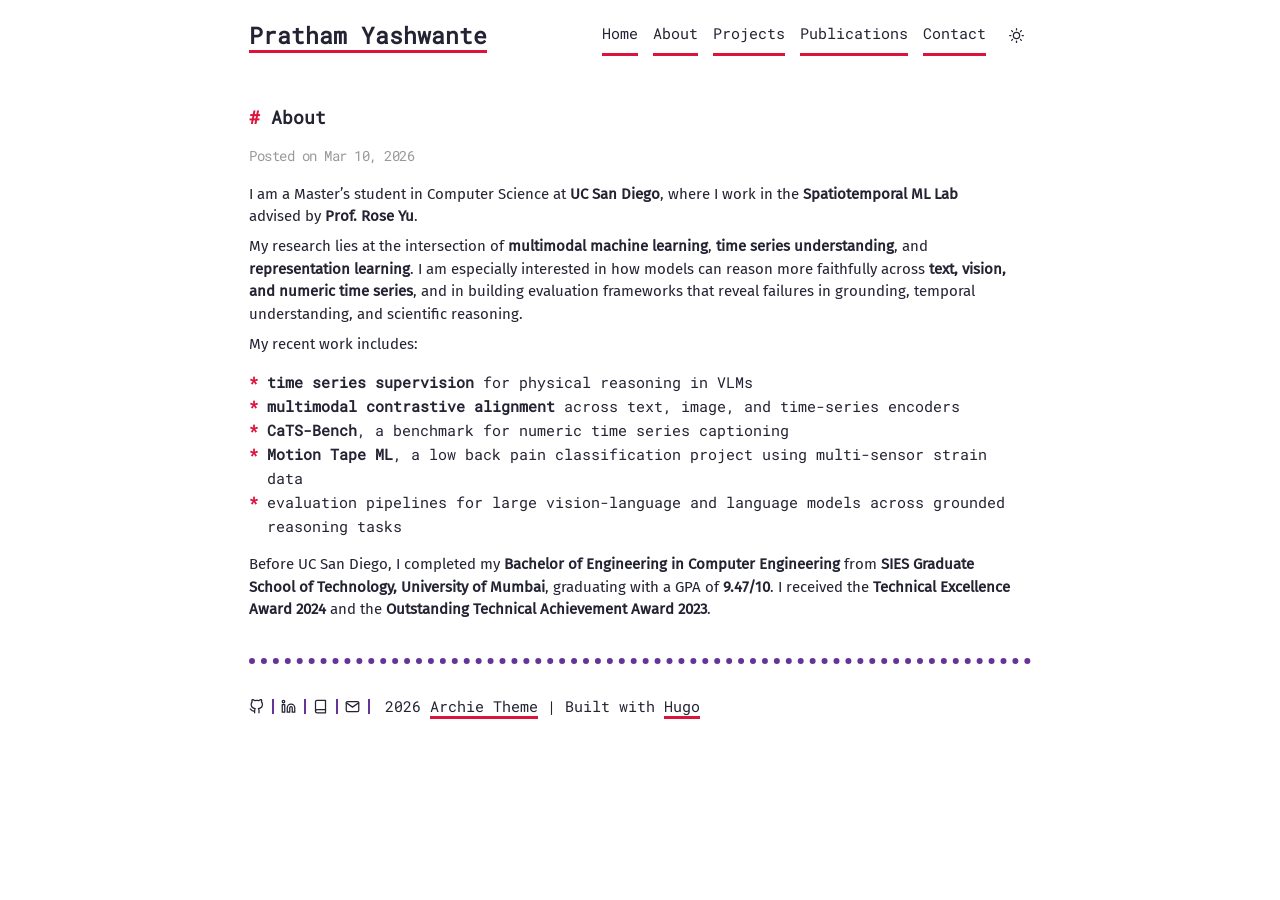
==== about/index.html @ cf1ab0af "deploy: bc24fe94b6b186ef8795aa6cc003a9e14a4e8a80" ====
<!doctype html><html><head lang=en><meta charset=utf-8><meta http-equiv=X-UA-Compatible content="IE=edge"><title>About - Pratham Yashwante</title><meta name=viewport content="width=device-width,initial-scale=1"><meta name=description content="I am a Master&rsquo;s student in Computer Science at UC San Diego, where I work in the Spatiotemporal ML Lab advised by Prof. Rose Yu.
My research lies at the intersection of multimodal machine learning, time series understanding, and representation learning. I am especially interested in how models can reason more faithfully across text, vision, and numeric time series, and in building evaluation frameworks that reveal failures in grounding, temporal understanding, and scientific reasoning."><meta property="og:image" content="https://prathamvy.github.io/"><meta property="og:url" content="https://prathamvy.github.io/about/"><meta property="og:site_name" content="Pratham Yashwante"><meta property="og:title" content="About"><meta property="og:description" content="I am a Master’s student in Computer Science at UC San Diego, where I work in the Spatiotemporal ML Lab advised by Prof. Rose Yu.
My research lies at the intersection of multimodal machine learning, time series understanding, and representation learning. I am especially interested in how models can reason more faithfully across text, vision, and numeric time series, and in building evaluation frameworks that reveal failures in grounding, temporal understanding, and scientific reasoning."><meta property="og:locale" content="en_us"><meta property="og:type" content="article"><meta property="article:published_time" content="2026-03-10T00:00:00+00:00"><meta property="article:modified_time" content="2026-03-10T00:00:00+00:00"><meta name=twitter:card content="summary"><meta name=twitter:title content="About"><meta name=twitter:description content="I am a Master’s student in Computer Science at UC San Diego, where I work in the Spatiotemporal ML Lab advised by Prof. Rose Yu.
My research lies at the intersection of multimodal machine learning, time series understanding, and representation learning. I am especially interested in how models can reason more faithfully across text, vision, and numeric time series, and in building evaluation frameworks that reveal failures in grounding, temporal understanding, and scientific reasoning."><link href=https://prathamvy.github.io/css/fonts.2c2227b81b1970a03e760aa2e6121cd01f87c88586803cbb282aa224720a765f.css rel=stylesheet><link rel=stylesheet type=text/css media=screen href=https://prathamvy.github.io/css/main.a87126a5d38398207e58225b2d1a9faf97f546982f44b3ffb9715a264da36c90.css><link id=darkModeStyle rel=stylesheet type=text/css href=https://prathamvy.github.io/css/dark.f163b79c6de51d14a766ff9f0563053de7f06a4d1bf7b85a59608bf96e566710.css disabled></head><body><div class=content><header><div class=main><a href=https://prathamvy.github.io/>Pratham Yashwante</a></div><nav><a href=/>Home</a>
<a href=/about/>About</a>
<a href=/projects/>Projects</a>
<a href=/publications/>Publications</a>
<a href=/contact/>Contact</a>
<button id=dark-mode-toggle class=nav-toggle onclick=toggleTheme() aria-label="Toggle dark mode" type=button><svg class="feather" viewBox="0 0 24 24" fill="none" stroke="#232333" stroke-width="2" stroke-linecap="round" stroke-linejoin="round"><circle cx="12" cy="12" r="5"/><line x1="12" y1="1" x2="12" y2="3"/><line x1="12" y1="21" x2="12" y2="23"/><line x1="4.22" y1="4.22" x2="5.64" y2="5.64"/><line x1="18.36" y1="18.36" x2="19.78" y2="19.78"/><line x1="1" y1="12" x2="3" y2="12"/><line x1="21" y1="12" x2="23" y2="12"/><line x1="4.22" y1="19.78" x2="5.64" y2="18.36"/><line x1="18.36" y1="5.64" x2="19.78" y2="4.22"/></svg></button>
<script src=https://prathamvy.github.io/js/themetoggle.js></script></nav></header><main><article><div class=post-container><div class=post-content><div class=title><h1 class=title>About</h1><div class=meta>Posted on Mar 10, 2026</div></div><section class=body><p>I am a Master&rsquo;s student in Computer Science at <strong>UC San Diego</strong>, where I work in the <strong>Spatiotemporal ML Lab</strong> advised by <strong>Prof. Rose Yu</strong>.</p><p>My research lies at the intersection of <strong>multimodal machine learning</strong>, <strong>time series understanding</strong>, and <strong>representation learning</strong>. I am especially interested in how models can reason more faithfully across <strong>text, vision, and numeric time series</strong>, and in building evaluation frameworks that reveal failures in grounding, temporal understanding, and scientific reasoning.</p><p>My recent work includes:</p><ul><li><strong>time series supervision</strong> for physical reasoning in VLMs</li><li><strong>multimodal contrastive alignment</strong> across text, image, and time-series encoders</li><li><strong>CaTS-Bench</strong>, a benchmark for numeric time series captioning</li><li><strong>Motion Tape ML</strong>, a low back pain classification project using multi-sensor strain data</li><li>evaluation pipelines for large vision-language and language models across grounded reasoning tasks</li></ul><p>Before UC San Diego, I completed my <strong>Bachelor of Engineering in Computer Engineering</strong> from <strong>SIES Graduate School of Technology, University of Mumbai</strong>, graduating with a GPA of <strong>9.47/10</strong>. I received the <strong>Technical Excellence Award 2024</strong> and the <strong>Outstanding Technical Achievement Award 2023</strong>.</p></section><div class=post-tags></div></div></div></article></main><footer><div style=display:flex><a class=soc href=https://github.com/prathamvy rel=me title=GitHub><svg class="feather"><use href="/svg/feather-sprite.51cf5647cb1987f769b616558f2620fd9423d72058490231b391bf6aa3744b55.svg#github"/></svg></a><a class=border></a><a class=soc href=https://linkedin.com/in/prathamyashwante rel=me title=LinkedIn><svg class="feather"><use href="/svg/feather-sprite.51cf5647cb1987f769b616558f2620fd9423d72058490231b391bf6aa3744b55.svg#linkedin"/></svg></a><a class=border></a><a class=soc href="https://scholar.google.com/citations?user=l7KzSbgAAAAJ&amp;hl=en" rel=me title="Google Scholar"><svg class="feather"><use href="/svg/feather-sprite.51cf5647cb1987f769b616558f2620fd9423d72058490231b391bf6aa3744b55.svg#book"/></svg></a><a class=border></a><a class=soc href=mailto:prathamyashwantepy@gmail.com rel=me title=Email><svg class="feather"><use href="/svg/feather-sprite.51cf5647cb1987f769b616558f2620fd9423d72058490231b391bf6aa3744b55.svg#mail"/></svg></a><a class=border></a></div><div class=footer-info>2026 <a href=https://github.com/athul/archie>Archie Theme</a> | Built with <a href=https://gohugo.io>Hugo</a></div></footer></div></body></html>
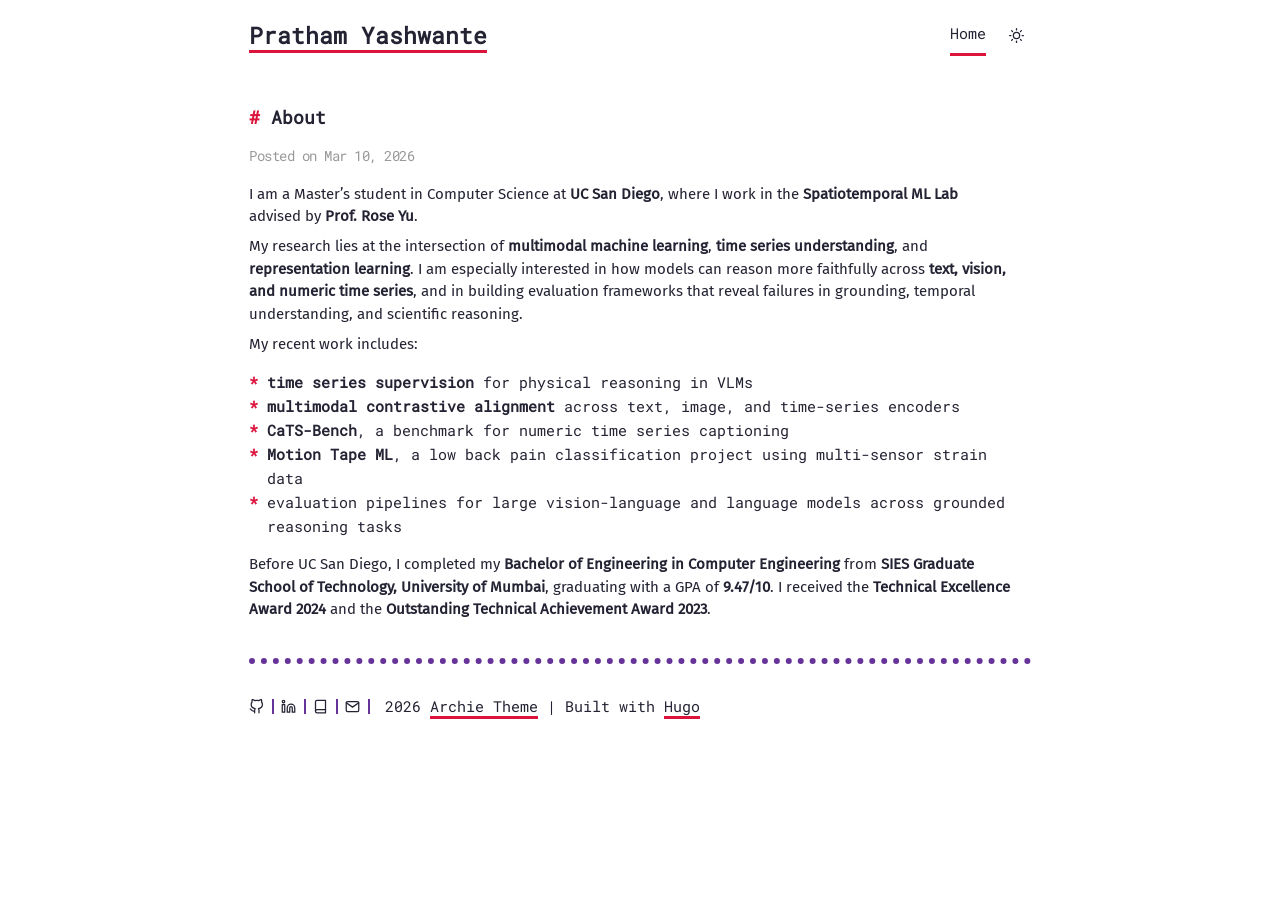
==== commit 0fddda07: "deploy: f2feac585dbafc13b3b5a5c72dd2f8ff217206f4" ====
--- a/about/index.html
+++ b/about/index.html
@@ -2,9 +2,5 @@
 My research lies at the intersection of multimodal machine learning, time series understanding, and representation learning. I am especially interested in how models can reason more faithfully across text, vision, and numeric time series, and in building evaluation frameworks that reveal failures in grounding, temporal understanding, and scientific reasoning."><meta property="og:image" content="https://prathamvy.github.io/"><meta property="og:url" content="https://prathamvy.github.io/about/"><meta property="og:site_name" content="Pratham Yashwante"><meta property="og:title" content="About"><meta property="og:description" content="I am a Master’s student in Computer Science at UC San Diego, where I work in the Spatiotemporal ML Lab advised by Prof. Rose Yu.
 My research lies at the intersection of multimodal machine learning, time series understanding, and representation learning. I am especially interested in how models can reason more faithfully across text, vision, and numeric time series, and in building evaluation frameworks that reveal failures in grounding, temporal understanding, and scientific reasoning."><meta property="og:locale" content="en_us"><meta property="og:type" content="article"><meta property="article:published_time" content="2026-03-10T00:00:00+00:00"><meta property="article:modified_time" content="2026-03-10T00:00:00+00:00"><meta name=twitter:card content="summary"><meta name=twitter:title content="About"><meta name=twitter:description content="I am a Master’s student in Computer Science at UC San Diego, where I work in the Spatiotemporal ML Lab advised by Prof. Rose Yu.
 My research lies at the intersection of multimodal machine learning, time series understanding, and representation learning. I am especially interested in how models can reason more faithfully across text, vision, and numeric time series, and in building evaluation frameworks that reveal failures in grounding, temporal understanding, and scientific reasoning."><link href=https://prathamvy.github.io/css/fonts.2c2227b81b1970a03e760aa2e6121cd01f87c88586803cbb282aa224720a765f.css rel=stylesheet><link rel=stylesheet type=text/css media=screen href=https://prathamvy.github.io/css/main.a87126a5d38398207e58225b2d1a9faf97f546982f44b3ffb9715a264da36c90.css><link id=darkModeStyle rel=stylesheet type=text/css href=https://prathamvy.github.io/css/dark.f163b79c6de51d14a766ff9f0563053de7f06a4d1bf7b85a59608bf96e566710.css disabled></head><body><div class=content><header><div class=main><a href=https://prathamvy.github.io/>Pratham Yashwante</a></div><nav><a href=/>Home</a>
-<a href=/about/>About</a>
-<a href=/projects/>Projects</a>
-<a href=/publications/>Publications</a>
-<a href=/contact/>Contact</a>
 <button id=dark-mode-toggle class=nav-toggle onclick=toggleTheme() aria-label="Toggle dark mode" type=button><svg class="feather" viewBox="0 0 24 24" fill="none" stroke="#232333" stroke-width="2" stroke-linecap="round" stroke-linejoin="round"><circle cx="12" cy="12" r="5"/><line x1="12" y1="1" x2="12" y2="3"/><line x1="12" y1="21" x2="12" y2="23"/><line x1="4.22" y1="4.22" x2="5.64" y2="5.64"/><line x1="18.36" y1="18.36" x2="19.78" y2="19.78"/><line x1="1" y1="12" x2="3" y2="12"/><line x1="21" y1="12" x2="23" y2="12"/><line x1="4.22" y1="19.78" x2="5.64" y2="18.36"/><line x1="18.36" y1="5.64" x2="19.78" y2="4.22"/></svg></button>
 <script src=https://prathamvy.github.io/js/themetoggle.js></script></nav></header><main><article><div class=post-container><div class=post-content><div class=title><h1 class=title>About</h1><div class=meta>Posted on Mar 10, 2026</div></div><section class=body><p>I am a Master&rsquo;s student in Computer Science at <strong>UC San Diego</strong>, where I work in the <strong>Spatiotemporal ML Lab</strong> advised by <strong>Prof. Rose Yu</strong>.</p><p>My research lies at the intersection of <strong>multimodal machine learning</strong>, <strong>time series understanding</strong>, and <strong>representation learning</strong>. I am especially interested in how models can reason more faithfully across <strong>text, vision, and numeric time series</strong>, and in building evaluation frameworks that reveal failures in grounding, temporal understanding, and scientific reasoning.</p><p>My recent work includes:</p><ul><li><strong>time series supervision</strong> for physical reasoning in VLMs</li><li><strong>multimodal contrastive alignment</strong> across text, image, and time-series encoders</li><li><strong>CaTS-Bench</strong>, a benchmark for numeric time series captioning</li><li><strong>Motion Tape ML</strong>, a low back pain classification project using multi-sensor strain data</li><li>evaluation pipelines for large vision-language and language models across grounded reasoning tasks</li></ul><p>Before UC San Diego, I completed my <strong>Bachelor of Engineering in Computer Engineering</strong> from <strong>SIES Graduate School of Technology, University of Mumbai</strong>, graduating with a GPA of <strong>9.47/10</strong>. I received the <strong>Technical Excellence Award 2024</strong> and the <strong>Outstanding Technical Achievement Award 2023</strong>.</p></section><div class=post-tags></div></div></div></article></main><footer><div style=display:flex><a class=soc href=https://github.com/prathamvy rel=me title=GitHub><svg class="feather"><use href="/svg/feather-sprite.51cf5647cb1987f769b616558f2620fd9423d72058490231b391bf6aa3744b55.svg#github"/></svg></a><a class=border></a><a class=soc href=https://linkedin.com/in/prathamyashwante rel=me title=LinkedIn><svg class="feather"><use href="/svg/feather-sprite.51cf5647cb1987f769b616558f2620fd9423d72058490231b391bf6aa3744b55.svg#linkedin"/></svg></a><a class=border></a><a class=soc href="https://scholar.google.com/citations?user=l7KzSbgAAAAJ&amp;hl=en" rel=me title="Google Scholar"><svg class="feather"><use href="/svg/feather-sprite.51cf5647cb1987f769b616558f2620fd9423d72058490231b391bf6aa3744b55.svg#book"/></svg></a><a class=border></a><a class=soc href=mailto:prathamyashwantepy@gmail.com rel=me title=Email><svg class="feather"><use href="/svg/feather-sprite.51cf5647cb1987f769b616558f2620fd9423d72058490231b391bf6aa3744b55.svg#mail"/></svg></a><a class=border></a></div><div class=footer-info>2026 <a href=https://github.com/athul/archie>Archie Theme</a> | Built with <a href=https://gohugo.io>Hugo</a></div></footer></div></body></html>
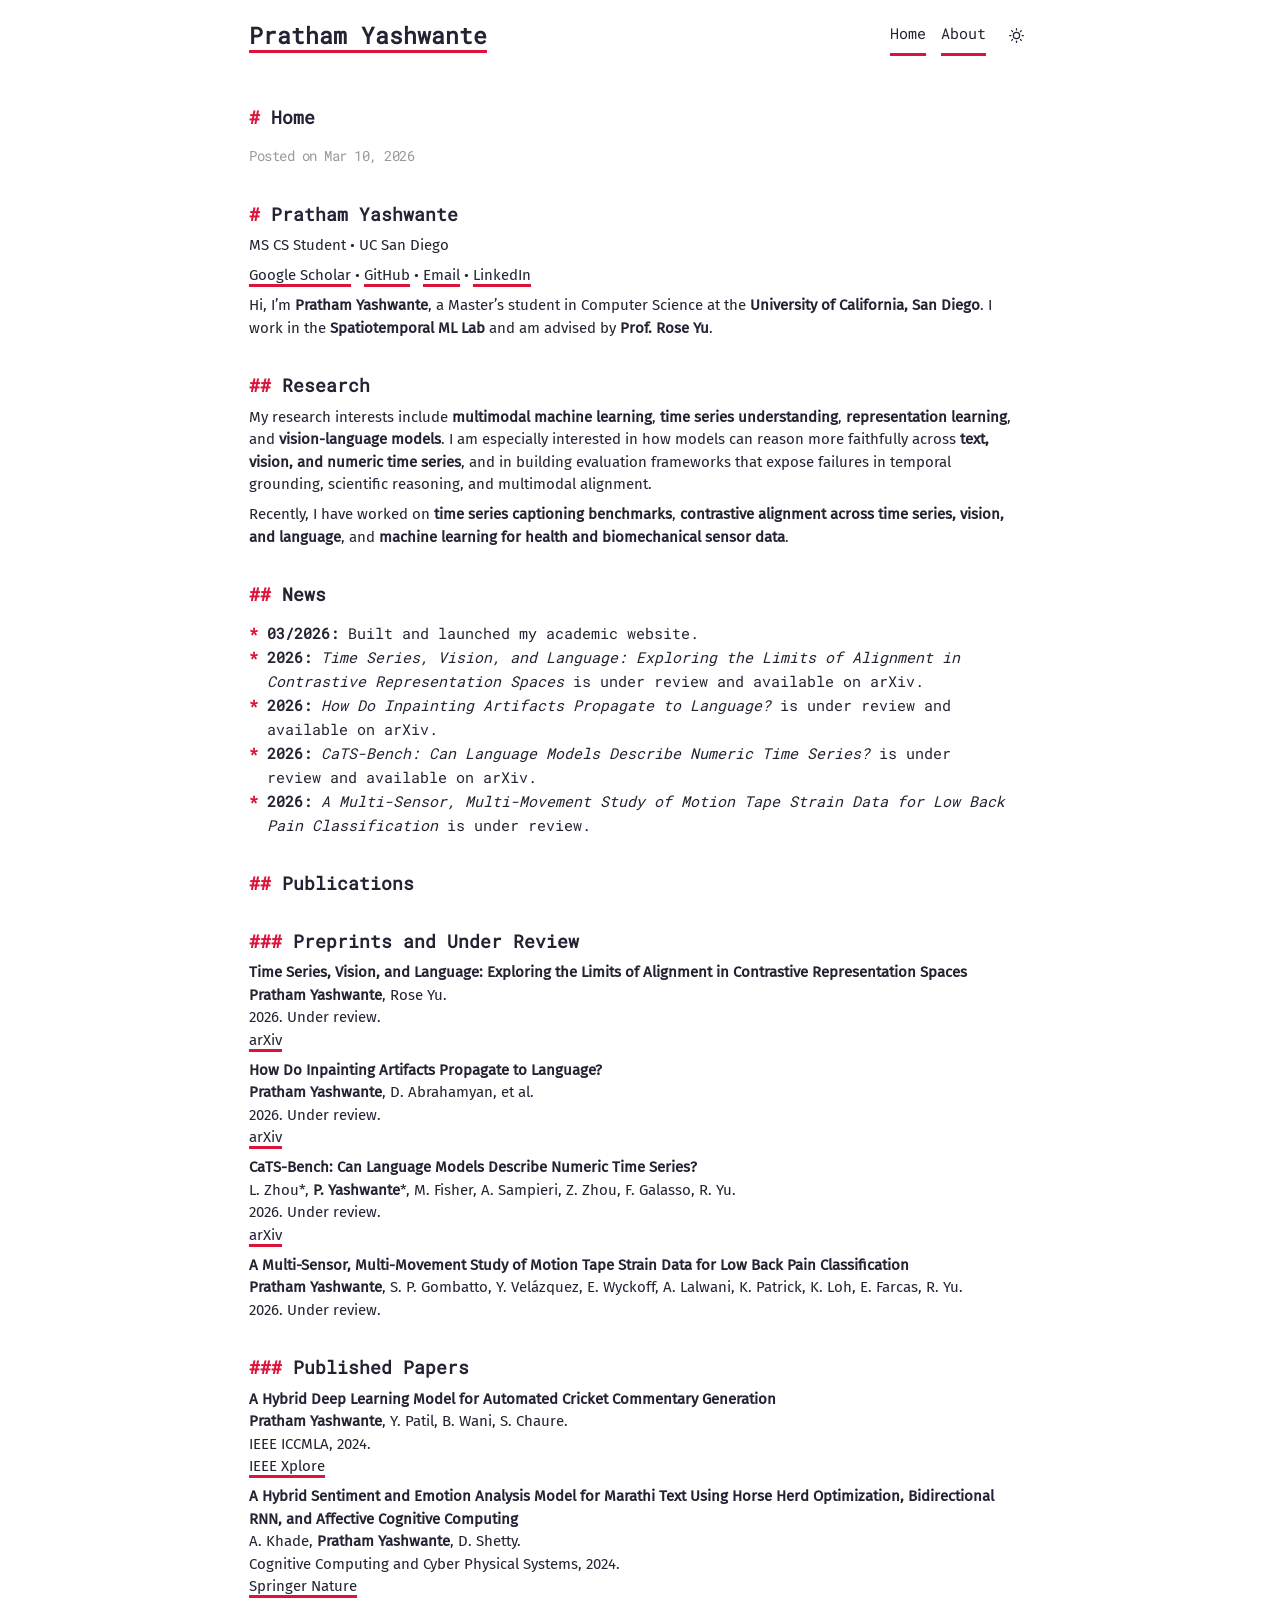
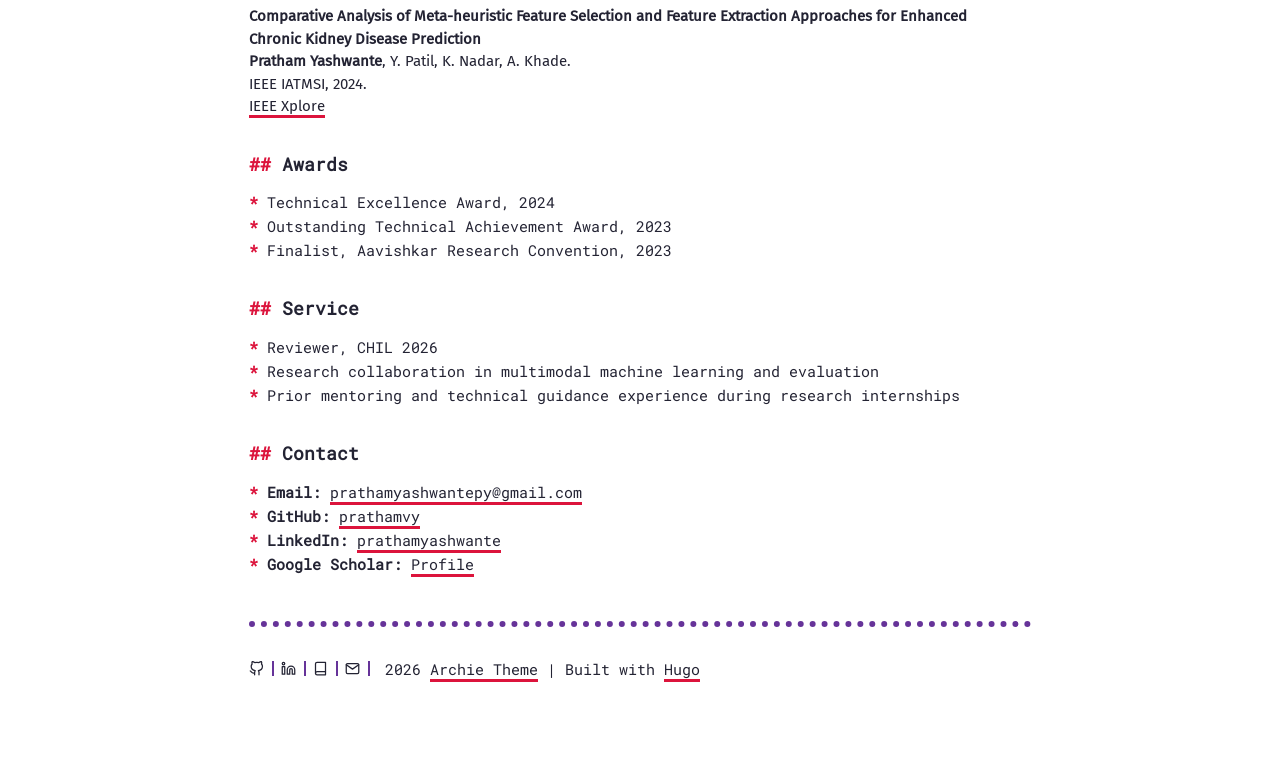
==== commit dda12acc: "deploy: ece1024e81699d4b149393bfd1c7b00919c3e2ec" ====
--- a/about/index.html
+++ b/about/index.html
@@ -1,6 +1,21 @@
-<!doctype html><html><head lang=en><meta charset=utf-8><meta http-equiv=X-UA-Compatible content="IE=edge"><title>About - Pratham Yashwante</title><meta name=viewport content="width=device-width,initial-scale=1"><meta name=description content="I am a Master&rsquo;s student in Computer Science at UC San Diego, where I work in the Spatiotemporal ML Lab advised by Prof. Rose Yu.
-My research lies at the intersection of multimodal machine learning, time series understanding, and representation learning. I am especially interested in how models can reason more faithfully across text, vision, and numeric time series, and in building evaluation frameworks that reveal failures in grounding, temporal understanding, and scientific reasoning."><meta property="og:image" content="https://prathamvy.github.io/"><meta property="og:url" content="https://prathamvy.github.io/about/"><meta property="og:site_name" content="Pratham Yashwante"><meta property="og:title" content="About"><meta property="og:description" content="I am a Master’s student in Computer Science at UC San Diego, where I work in the Spatiotemporal ML Lab advised by Prof. Rose Yu.
-My research lies at the intersection of multimodal machine learning, time series understanding, and representation learning. I am especially interested in how models can reason more faithfully across text, vision, and numeric time series, and in building evaluation frameworks that reveal failures in grounding, temporal understanding, and scientific reasoning."><meta property="og:locale" content="en_us"><meta property="og:type" content="article"><meta property="article:published_time" content="2026-03-10T00:00:00+00:00"><meta property="article:modified_time" content="2026-03-10T00:00:00+00:00"><meta name=twitter:card content="summary"><meta name=twitter:title content="About"><meta name=twitter:description content="I am a Master’s student in Computer Science at UC San Diego, where I work in the Spatiotemporal ML Lab advised by Prof. Rose Yu.
-My research lies at the intersection of multimodal machine learning, time series understanding, and representation learning. I am especially interested in how models can reason more faithfully across text, vision, and numeric time series, and in building evaluation frameworks that reveal failures in grounding, temporal understanding, and scientific reasoning."><link href=https://prathamvy.github.io/css/fonts.2c2227b81b1970a03e760aa2e6121cd01f87c88586803cbb282aa224720a765f.css rel=stylesheet><link rel=stylesheet type=text/css media=screen href=https://prathamvy.github.io/css/main.a87126a5d38398207e58225b2d1a9faf97f546982f44b3ffb9715a264da36c90.css><link id=darkModeStyle rel=stylesheet type=text/css href=https://prathamvy.github.io/css/dark.f163b79c6de51d14a766ff9f0563053de7f06a4d1bf7b85a59608bf96e566710.css disabled></head><body><div class=content><header><div class=main><a href=https://prathamvy.github.io/>Pratham Yashwante</a></div><nav><a href=/>Home</a>
+<!doctype html><html><head lang=en><meta charset=utf-8><meta http-equiv=X-UA-Compatible content="IE=edge"><title>Home - Pratham Yashwante</title><meta name=viewport content="width=device-width,initial-scale=1"><meta name=description content="Pratham Yashwante
+MS CS Student • UC San Diego
+Google Scholar •
+GitHub •
+Email •
+LinkedIn
+Hi, I’m Pratham Yashwante, a Master&rsquo;s student in Computer Science at the University of California, San Diego. I work in the Spatiotemporal ML Lab and am advised by Prof. Rose Yu.
+Research
+My research interests include multimodal machine learning, time series understanding, representation learning, and vision-language models. I am especially interested in how models can reason more faithfully across text, vision, and numeric time series, and in building evaluation frameworks that expose failures in temporal grounding, scientific reasoning, and multimodal alignment."><meta property="og:image" content="https://prathamvy.github.io/"><meta property="og:url" content="https://prathamvy.github.io/about/"><meta property="og:site_name" content="Pratham Yashwante"><meta property="og:title" content="Home"><meta property="og:description" content="Pratham Yashwante MS CS Student • UC San Diego
+Google Scholar • GitHub • Email • LinkedIn
+Hi, I’m Pratham Yashwante, a Master’s student in Computer Science at the University of California, San Diego. I work in the Spatiotemporal ML Lab and am advised by Prof. Rose Yu.
+Research My research interests include multimodal machine learning, time series understanding, representation learning, and vision-language models. I am especially interested in how models can reason more faithfully across text, vision, and numeric time series, and in building evaluation frameworks that expose failures in temporal grounding, scientific reasoning, and multimodal alignment."><meta property="og:locale" content="en_us"><meta property="og:type" content="article"><meta property="article:published_time" content="2026-03-10T00:00:00+00:00"><meta property="article:modified_time" content="2026-03-10T00:00:00+00:00"><meta name=twitter:card content="summary"><meta name=twitter:title content="Home"><meta name=twitter:description content="Pratham Yashwante MS CS Student • UC San Diego
+Google Scholar • GitHub • Email • LinkedIn
+Hi, I’m Pratham Yashwante, a Master’s student in Computer Science at the University of California, San Diego. I work in the Spatiotemporal ML Lab and am advised by Prof. Rose Yu.
+Research My research interests include multimodal machine learning, time series understanding, representation learning, and vision-language models. I am especially interested in how models can reason more faithfully across text, vision, and numeric time series, and in building evaluation frameworks that expose failures in temporal grounding, scientific reasoning, and multimodal alignment."><link href=https://prathamvy.github.io/css/fonts.2c2227b81b1970a03e760aa2e6121cd01f87c88586803cbb282aa224720a765f.css rel=stylesheet><link rel=stylesheet type=text/css media=screen href=https://prathamvy.github.io/css/main.a87126a5d38398207e58225b2d1a9faf97f546982f44b3ffb9715a264da36c90.css><link id=darkModeStyle rel=stylesheet type=text/css href=https://prathamvy.github.io/css/dark.f163b79c6de51d14a766ff9f0563053de7f06a4d1bf7b85a59608bf96e566710.css disabled></head><body><div class=content><header><div class=main><a href=https://prathamvy.github.io/>Pratham Yashwante</a></div><nav><a href=/>Home</a>
+<a href=/about/>About</a>
 <button id=dark-mode-toggle class=nav-toggle onclick=toggleTheme() aria-label="Toggle dark mode" type=button><svg class="feather" viewBox="0 0 24 24" fill="none" stroke="#232333" stroke-width="2" stroke-linecap="round" stroke-linejoin="round"><circle cx="12" cy="12" r="5"/><line x1="12" y1="1" x2="12" y2="3"/><line x1="12" y1="21" x2="12" y2="23"/><line x1="4.22" y1="4.22" x2="5.64" y2="5.64"/><line x1="18.36" y1="18.36" x2="19.78" y2="19.78"/><line x1="1" y1="12" x2="3" y2="12"/><line x1="21" y1="12" x2="23" y2="12"/><line x1="4.22" y1="19.78" x2="5.64" y2="18.36"/><line x1="18.36" y1="5.64" x2="19.78" y2="4.22"/></svg></button>
-<script src=https://prathamvy.github.io/js/themetoggle.js></script></nav></header><main><article><div class=post-container><div class=post-content><div class=title><h1 class=title>About</h1><div class=meta>Posted on Mar 10, 2026</div></div><section class=body><p>I am a Master&rsquo;s student in Computer Science at <strong>UC San Diego</strong>, where I work in the <strong>Spatiotemporal ML Lab</strong> advised by <strong>Prof. Rose Yu</strong>.</p><p>My research lies at the intersection of <strong>multimodal machine learning</strong>, <strong>time series understanding</strong>, and <strong>representation learning</strong>. I am especially interested in how models can reason more faithfully across <strong>text, vision, and numeric time series</strong>, and in building evaluation frameworks that reveal failures in grounding, temporal understanding, and scientific reasoning.</p><p>My recent work includes:</p><ul><li><strong>time series supervision</strong> for physical reasoning in VLMs</li><li><strong>multimodal contrastive alignment</strong> across text, image, and time-series encoders</li><li><strong>CaTS-Bench</strong>, a benchmark for numeric time series captioning</li><li><strong>Motion Tape ML</strong>, a low back pain classification project using multi-sensor strain data</li><li>evaluation pipelines for large vision-language and language models across grounded reasoning tasks</li></ul><p>Before UC San Diego, I completed my <strong>Bachelor of Engineering in Computer Engineering</strong> from <strong>SIES Graduate School of Technology, University of Mumbai</strong>, graduating with a GPA of <strong>9.47/10</strong>. I received the <strong>Technical Excellence Award 2024</strong> and the <strong>Outstanding Technical Achievement Award 2023</strong>.</p></section><div class=post-tags></div></div></div></article></main><footer><div style=display:flex><a class=soc href=https://github.com/prathamvy rel=me title=GitHub><svg class="feather"><use href="/svg/feather-sprite.51cf5647cb1987f769b616558f2620fd9423d72058490231b391bf6aa3744b55.svg#github"/></svg></a><a class=border></a><a class=soc href=https://linkedin.com/in/prathamyashwante rel=me title=LinkedIn><svg class="feather"><use href="/svg/feather-sprite.51cf5647cb1987f769b616558f2620fd9423d72058490231b391bf6aa3744b55.svg#linkedin"/></svg></a><a class=border></a><a class=soc href="https://scholar.google.com/citations?user=l7KzSbgAAAAJ&amp;hl=en" rel=me title="Google Scholar"><svg class="feather"><use href="/svg/feather-sprite.51cf5647cb1987f769b616558f2620fd9423d72058490231b391bf6aa3744b55.svg#book"/></svg></a><a class=border></a><a class=soc href=mailto:prathamyashwantepy@gmail.com rel=me title=Email><svg class="feather"><use href="/svg/feather-sprite.51cf5647cb1987f769b616558f2620fd9423d72058490231b391bf6aa3744b55.svg#mail"/></svg></a><a class=border></a></div><div class=footer-info>2026 <a href=https://github.com/athul/archie>Archie Theme</a> | Built with <a href=https://gohugo.io>Hugo</a></div></footer></div></body></html>+<script src=https://prathamvy.github.io/js/themetoggle.js></script></nav></header><main><article><div class=post-container><div class=post-content><div class=title><h1 class=title>Home</h1><div class=meta>Posted on Mar 10, 2026</div></div><section class=body><h1 id=pratham-yashwante>Pratham Yashwante</h1><p>MS CS Student • UC San Diego</p><p><a href="https://scholar.google.com/citations?user=l7KzSbgAAAAJ&amp;hl=en">Google Scholar</a> •
+<a href=https://github.com/prathamvy>GitHub</a> •
+<a href=mailto:prathamyashwantepy@gmail.com>Email</a> •
+<a href=https://linkedin.com/in/prathamyashwante>LinkedIn</a></p><p>Hi, I’m <strong>Pratham Yashwante</strong>, a Master&rsquo;s student in Computer Science at the <strong>University of California, San Diego</strong>. I work in the <strong>Spatiotemporal ML Lab</strong> and am advised by <strong>Prof. Rose Yu</strong>.</p><h2 id=research>Research</h2><p>My research interests include <strong>multimodal machine learning</strong>, <strong>time series understanding</strong>, <strong>representation learning</strong>, and <strong>vision-language models</strong>. I am especially interested in how models can reason more faithfully across <strong>text, vision, and numeric time series</strong>, and in building evaluation frameworks that expose failures in temporal grounding, scientific reasoning, and multimodal alignment.</p><p>Recently, I have worked on <strong>time series captioning benchmarks</strong>, <strong>contrastive alignment across time series, vision, and language</strong>, and <strong>machine learning for health and biomechanical sensor data</strong>.</p><h2 id=news>News</h2><ul><li><strong>03/2026:</strong> Built and launched my academic website.</li><li><strong>2026:</strong> <em>Time Series, Vision, and Language: Exploring the Limits of Alignment in Contrastive Representation Spaces</em> is under review and available on arXiv.</li><li><strong>2026:</strong> <em>How Do Inpainting Artifacts Propagate to Language?</em> is under review and available on arXiv.</li><li><strong>2026:</strong> <em>CaTS-Bench: Can Language Models Describe Numeric Time Series?</em> is under review and available on arXiv.</li><li><strong>2026:</strong> <em>A Multi-Sensor, Multi-Movement Study of Motion Tape Strain Data for Low Back Pain Classification</em> is under review.</li></ul><h2 id=publications>Publications</h2><h3 id=preprints-and-under-review>Preprints and Under Review</h3><p><strong>Time Series, Vision, and Language: Exploring the Limits of Alignment in Contrastive Representation Spaces</strong><br><strong>Pratham Yashwante</strong>, Rose Yu.<br>2026. Under review.<br><a href=https://arxiv.org/abs/2602.19367v1>arXiv</a></p><p><strong>How Do Inpainting Artifacts Propagate to Language?</strong><br><strong>Pratham Yashwante</strong>, D. Abrahamyan, et al.<br>2026. Under review.<br><a href=https://arxiv.org/abs/2602.20520>arXiv</a></p><p><strong>CaTS-Bench: Can Language Models Describe Numeric Time Series?</strong><br>L. Zhou*, <strong>P. Yashwante</strong>*, M. Fisher, A. Sampieri, Z. Zhou, F. Galasso, R. Yu.<br>2026. Under review.<br><a href=https://arxiv.org/abs/2509.20823>arXiv</a></p><p><strong>A Multi-Sensor, Multi-Movement Study of Motion Tape Strain Data for Low Back Pain Classification</strong><br><strong>Pratham Yashwante</strong>, S. P. Gombatto, Y. Velázquez, E. Wyckoff, A. Lalwani, K. Patrick, K. Loh, E. Farcas, R. Yu.<br>2026. Under review.</p><h3 id=published-papers>Published Papers</h3><p><strong>A Hybrid Deep Learning Model for Automated Cricket Commentary Generation</strong><br><strong>Pratham Yashwante</strong>, Y. Patil, B. Wani, S. Chaure.<br>IEEE ICCMLA, 2024.<br><a href=https://ieeexplore.ieee.org/abstract/document/10871604>IEEE Xplore</a></p><p><strong>A Hybrid Sentiment and Emotion Analysis Model for Marathi Text Using Horse Herd Optimization, Bidirectional RNN, and Affective Cognitive Computing</strong><br>A. Khade, <strong>Pratham Yashwante</strong>, D. Shetty.<br>Cognitive Computing and Cyber Physical Systems, 2024.<br><a href=https://doi.org/10.1007/978-3-031-77081-4_2>Springer Nature</a></p><p><strong>Comparative Analysis of Meta-heuristic Feature Selection and Feature Extraction Approaches for Enhanced Chronic Kidney Disease Prediction</strong><br><strong>Pratham Yashwante</strong>, Y. Patil, K. Nadar, A. Khade.<br>IEEE IATMSI, 2024.<br><a href=https://ieeexplore.ieee.org/abstract/document/10502980>IEEE Xplore</a></p><h2 id=awards>Awards</h2><ul><li>Technical Excellence Award, 2024</li><li>Outstanding Technical Achievement Award, 2023</li><li>Finalist, Aavishkar Research Convention, 2023</li></ul><h2 id=service>Service</h2><ul><li>Reviewer, CHIL 2026</li><li>Research collaboration in multimodal machine learning and evaluation</li><li>Prior mentoring and technical guidance experience during research internships</li></ul><h2 id=contact>Contact</h2><ul><li><strong>Email:</strong> <a href=mailto:prathamyashwantepy@gmail.com>prathamyashwantepy@gmail.com</a></li><li><strong>GitHub:</strong> <a href=https://github.com/prathamvy>prathamvy</a></li><li><strong>LinkedIn:</strong> <a href=https://linkedin.com/in/prathamyashwante>prathamyashwante</a></li><li><strong>Google Scholar:</strong> <a href="https://scholar.google.com/citations?user=l7KzSbgAAAAJ&amp;hl=en">Profile</a></li></ul></section><div class=post-tags></div></div></div></article></main><footer><div style=display:flex><a class=soc href=https://github.com/prathamvy rel=me title=GitHub><svg class="feather"><use href="/svg/feather-sprite.51cf5647cb1987f769b616558f2620fd9423d72058490231b391bf6aa3744b55.svg#github"/></svg></a><a class=border></a><a class=soc href=https://linkedin.com/in/prathamyashwante rel=me title=LinkedIn><svg class="feather"><use href="/svg/feather-sprite.51cf5647cb1987f769b616558f2620fd9423d72058490231b391bf6aa3744b55.svg#linkedin"/></svg></a><a class=border></a><a class=soc href="https://scholar.google.com/citations?user=l7KzSbgAAAAJ&amp;hl=en" rel=me title="Google Scholar"><svg class="feather"><use href="/svg/feather-sprite.51cf5647cb1987f769b616558f2620fd9423d72058490231b391bf6aa3744b55.svg#book"/></svg></a><a class=border></a><a class=soc href=mailto:prathamyashwantepy@gmail.com rel=me title=Email><svg class="feather"><use href="/svg/feather-sprite.51cf5647cb1987f769b616558f2620fd9423d72058490231b391bf6aa3744b55.svg#mail"/></svg></a><a class=border></a></div><div class=footer-info>2026 <a href=https://github.com/athul/archie>Archie Theme</a> | Built with <a href=https://gohugo.io>Hugo</a></div></footer></div></body></html>
